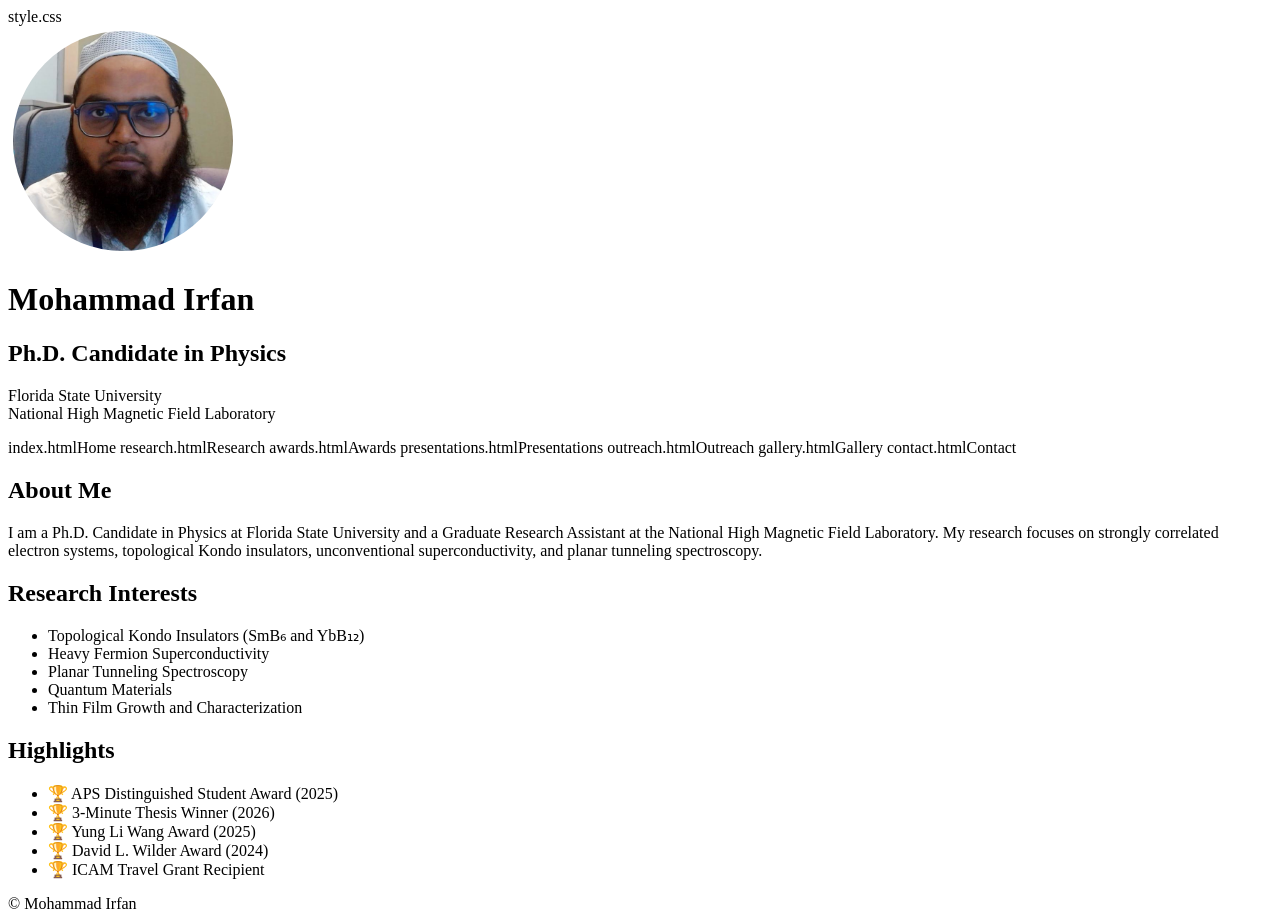
==== index.html @ 4b7e85da "Add meta tags for charset and viewport Added meta tags for character set and viewport settings." ====
<!DOCTYPE html>
<html>
<head>
    <meta charset="UTF-8">
    <meta name="viewport" content="width=device-width, initial-scale=1.0">
    <title>Mohammad Irfan</title>

    style.css
</head>

<body>

<header>
  <img src="Irfan_Headsot.JPG"
     alt="Mohammad Irfan"
     style="width:220px;
            height:220px;
            border-radius:50%;
            object-fit:cover;
            border:5px solid white;">

<h1>Mohammad Irfan</h1>

<h2>Ph.D. Candidate in Physics</h2>

<p>
Florida State University
<br>
National High Magnetic Field Laboratory
</p>
</header>

<nav>
    index.htmlHome</a>
    research.htmlResearch</a>
    <publications.htmlPublications</a>
    awards.htmlAwards</a>
    presentations.htmlPresentations</a>
    outreach.htmlOutreach</a>
    gallery.htmlGallery</a>
    contact.htmlContact</a>
</nav>
<section>

<div class="card">
<h2>About Me</h2>

<p>
I am a Ph.D. Candidate in Physics at Florida State University and a Graduate Research Assistant at the National High Magnetic Field Laboratory. My research focuses on strongly correlated electron systems, topological Kondo insulators, unconventional superconductivity, and planar tunneling spectroscopy.
</p>

</div>

<div class="card">
<h2>Research Interests</h2>

<ul>
<li>Topological Kondo Insulators (SmB₆ and YbB₁₂)</li>
<li>Heavy Fermion Superconductivity</li>
<li>Planar Tunneling Spectroscopy</li>
<li>Quantum Materials</li>
<li>Thin Film Growth and Characterization</li>
</ul>

</div>

<div class="card">
<h2>Highlights</h2>

<ul>
<li>🏆 APS Distinguished Student Award (2025)</li>
<li>🏆 3-Minute Thesis Winner (2026)</li>
<li>🏆 Yung Li Wang Award (2025)</li>
<li>🏆 David L. Wilder Award (2024)</li>
<li>🏆 ICAM Travel Grant Recipient</li>
</ul>

</div>

</section>

<footer>
© Mohammad Irfan
</footer>

</body>
</html>
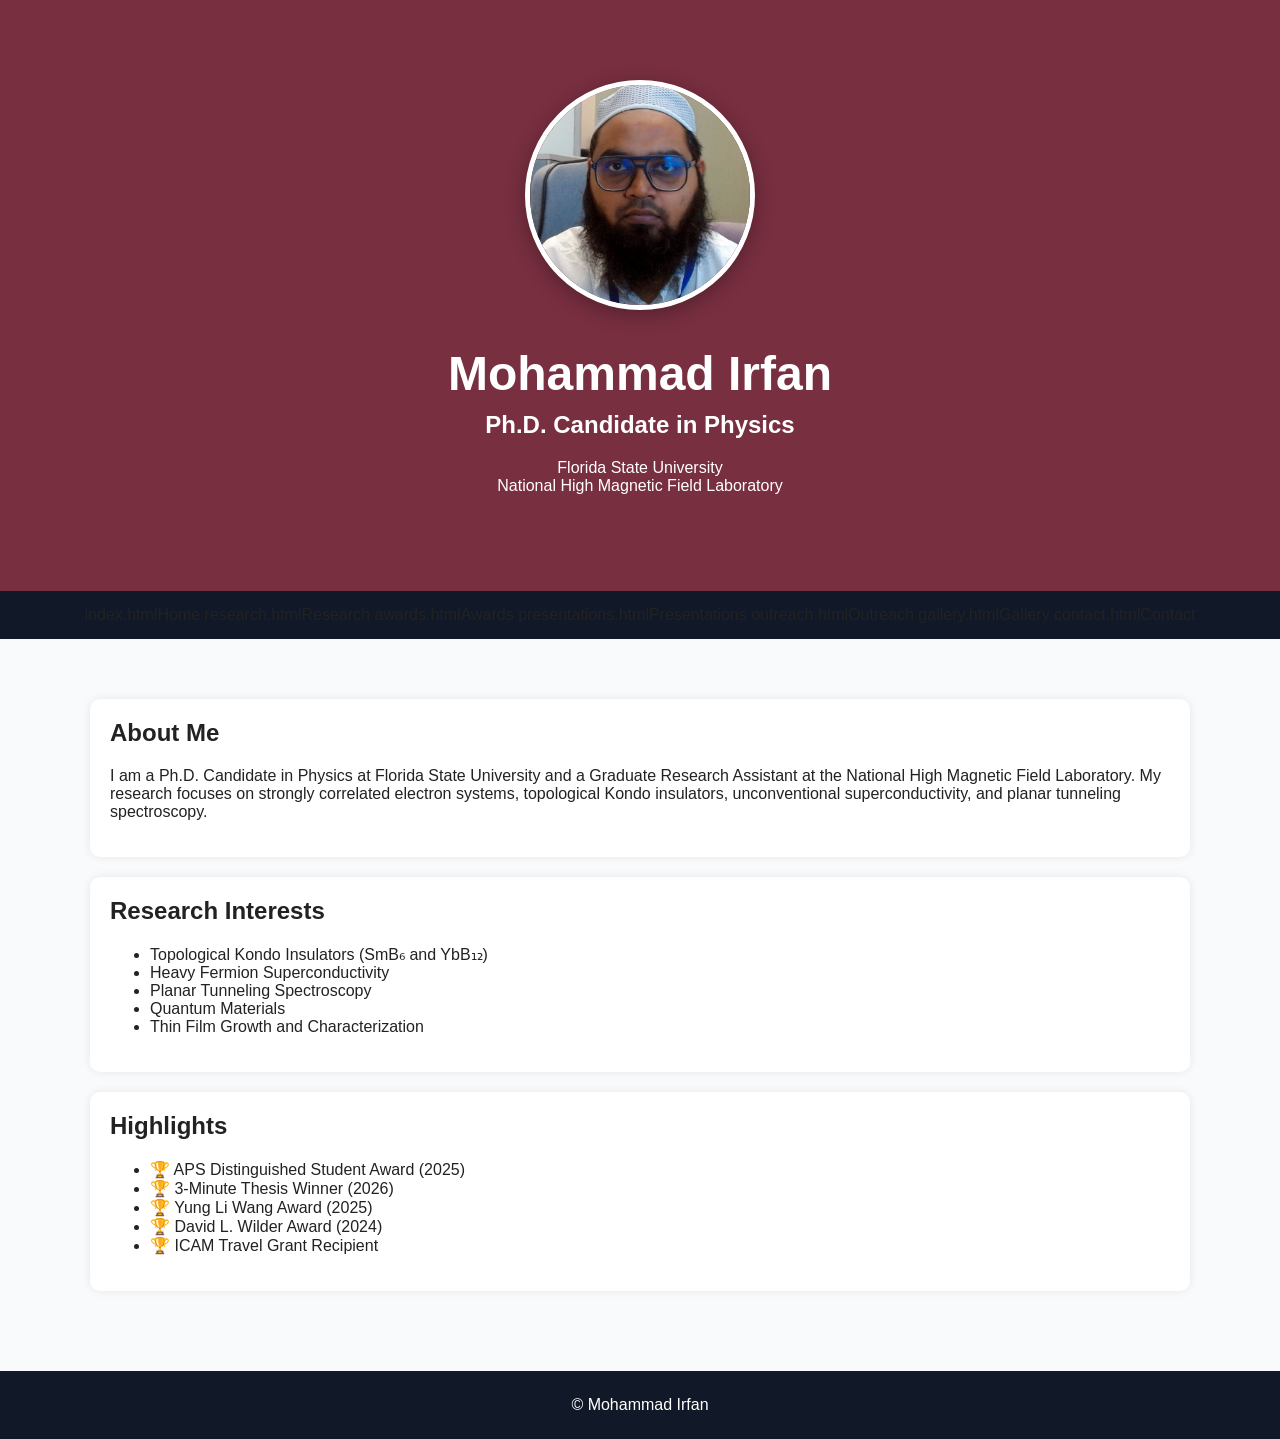
==== commit 3a0133fc: "Fix link to stylesheet in index.html" ====
--- a/index.html
+++ b/index.html
@@ -4,12 +4,9 @@
     <meta charset="UTF-8">
     <meta name="viewport" content="width=device-width, initial-scale=1.0">
     <title>Mohammad Irfan</title>
-
-    style.css
+    <link rel="stylesheet" href="style.css">
 </head>
-
 <body>
-
 <header>
   <img src="Irfan_Headsot.JPG"
      alt="Mohammad Irfan"
@@ -18,18 +15,14 @@
             border-radius:50%;
             object-fit:cover;
             border:5px solid white;">
-
 <h1>Mohammad Irfan</h1>
-
 <h2>Ph.D. Candidate in Physics</h2>
-
 <p>
 Florida State University
 <br>
 National High Magnetic Field Laboratory
 </p>
 </header>
-
 <nav>
     index.htmlHome</a>
     research.htmlResearch</a>
@@ -41,19 +34,14 @@
     contact.htmlContact</a>
 </nav>
 <section>
-
 <div class="card">
 <h2>About Me</h2>
-
 <p>
 I am a Ph.D. Candidate in Physics at Florida State University and a Graduate Research Assistant at the National High Magnetic Field Laboratory. My research focuses on strongly correlated electron systems, topological Kondo insulators, unconventional superconductivity, and planar tunneling spectroscopy.
 </p>
-
 </div>
-
 <div class="card">
 <h2>Research Interests</h2>
-
 <ul>
 <li>Topological Kondo Insulators (SmB₆ and YbB₁₂)</li>
 <li>Heavy Fermion Superconductivity</li>
@@ -61,12 +49,9 @@
 <li>Quantum Materials</li>
 <li>Thin Film Growth and Characterization</li>
 </ul>
-
 </div>
-
 <div class="card">
 <h2>Highlights</h2>
-
 <ul>
 <li>🏆 APS Distinguished Student Award (2025)</li>
 <li>🏆 3-Minute Thesis Winner (2026)</li>
@@ -74,14 +59,10 @@
 <li>🏆 David L. Wilder Award (2024)</li>
 <li>🏆 ICAM Travel Grant Recipient</li>
 </ul>
-
 </div>
-
 </section>
-
 <footer>
 © Mohammad Irfan
 </footer>
-
 </body>
 </html>
--- a/style.css
+++ b/style.css
@@ -0,0 +1,68 @@
+body {
+    font-family: "Segoe UI", sans-serif;
+    margin: 0;
+    color: #222;
+    background: #f8fafc;
+}
+header {
+    background: #782f40;
+    color: white;
+    text-align: center;
+    padding: 80px 20px;
+}
+nav {
+    background: #111827;
+    padding: 15px;
+    text-align: center;
+}
+nav a {
+    color: white;
+    margin: 0 15px;
+    text-decoration: none;
+    font-weight: 600;
+}
+section {
+    max-width: 1100px;
+    margin: auto;
+    padding: 60px 20px;
+}
+.card {
+    background: white;
+    padding: 20px;
+    border-radius: 10px;
+    margin-bottom: 20px;
+    box-shadow: 0 0 10px rgba(0,0,0,.08);
+}
+
+.gallery {
+    display: grid;
+    grid-template-columns: repeat(auto-fit,minmax(300px,1fr));
+    gap: 20px;
+}
+.gallery img {
+    width: 100%;
+    border-radius: 10px;
+}
+footer {
+    background: #111827;
+    color: white;
+    text-align: center;
+    padding: 25px;
+}
+header img {
+    box-shadow: 0 5px 20px rgba(0,0,0,0.3);
+}
+h1 {
+    margin-bottom: 10px;
+    font-size: 3rem;
+}
+h2 {
+    margin-top: 0;
+}
+.card:hover {
+    transform: translateY(-5px);
+    transition: 0.3s;
+}
+nav a:hover {
+    color: #ceb888;
+}
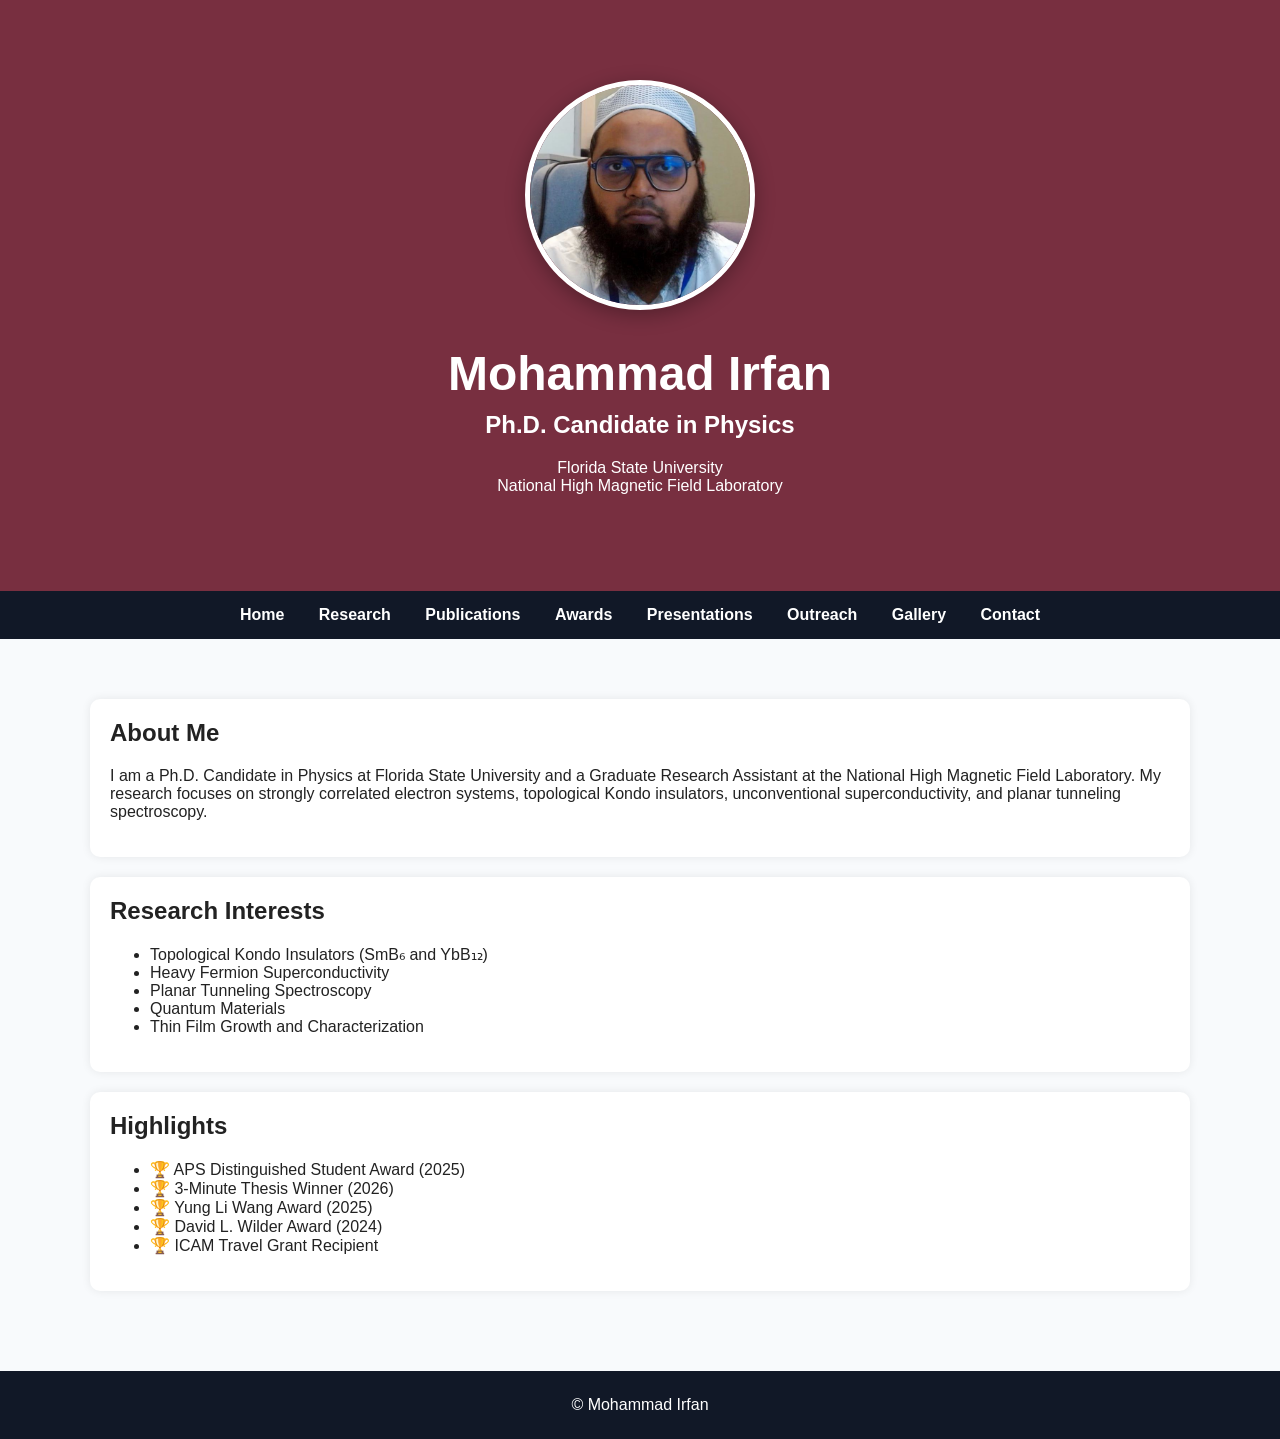
==== commit bd03fa91: "Fix HTML links in navigation menu" ====
--- a/index.html
+++ b/index.html
@@ -24,14 +24,14 @@
 </p>
 </header>
 <nav>
-    index.htmlHome</a>
-    research.htmlResearch</a>
-    <publications.htmlPublications</a>
-    awards.htmlAwards</a>
-    presentations.htmlPresentations</a>
-    outreach.htmlOutreach</a>
-    gallery.htmlGallery</a>
-    contact.htmlContact</a>
+    <a href="index.html">Home</a>
+    <a href="research.html">Research</a>
+    <a href="publications.html">Publications</a>
+    <a href="awards.html">Awards</a>
+    <a href="presentations.html">Presentations</a>
+    <a href="outreach.html">Outreach</a>
+    <a href="gallery.html">Gallery</a>
+    <a href="contact.html">Contact</a>
 </nav>
 <section>
 <div class="card">
--- a/style.css
+++ b/style.css
@@ -21,6 +21,9 @@
     text-decoration: none;
     font-weight: 600;
 }
+nav a:hover {
+    color: #ceb888;
+}
 section {
     max-width: 1100px;
     margin: auto;
@@ -33,7 +36,10 @@
     margin-bottom: 20px;
     box-shadow: 0 0 10px rgba(0,0,0,.08);
 }
-
+.card:hover {
+    transform: translateY(-5px);
+    transition: 0.3s;
+}
 .gallery {
     display: grid;
     grid-template-columns: repeat(auto-fit,minmax(300px,1fr));
@@ -59,10 +65,3 @@
 h2 {
     margin-top: 0;
 }
-.card:hover {
-    transform: translateY(-5px);
-    transition: 0.3s;
-}
-nav a:hover {
-    color: #ceb888;
-}
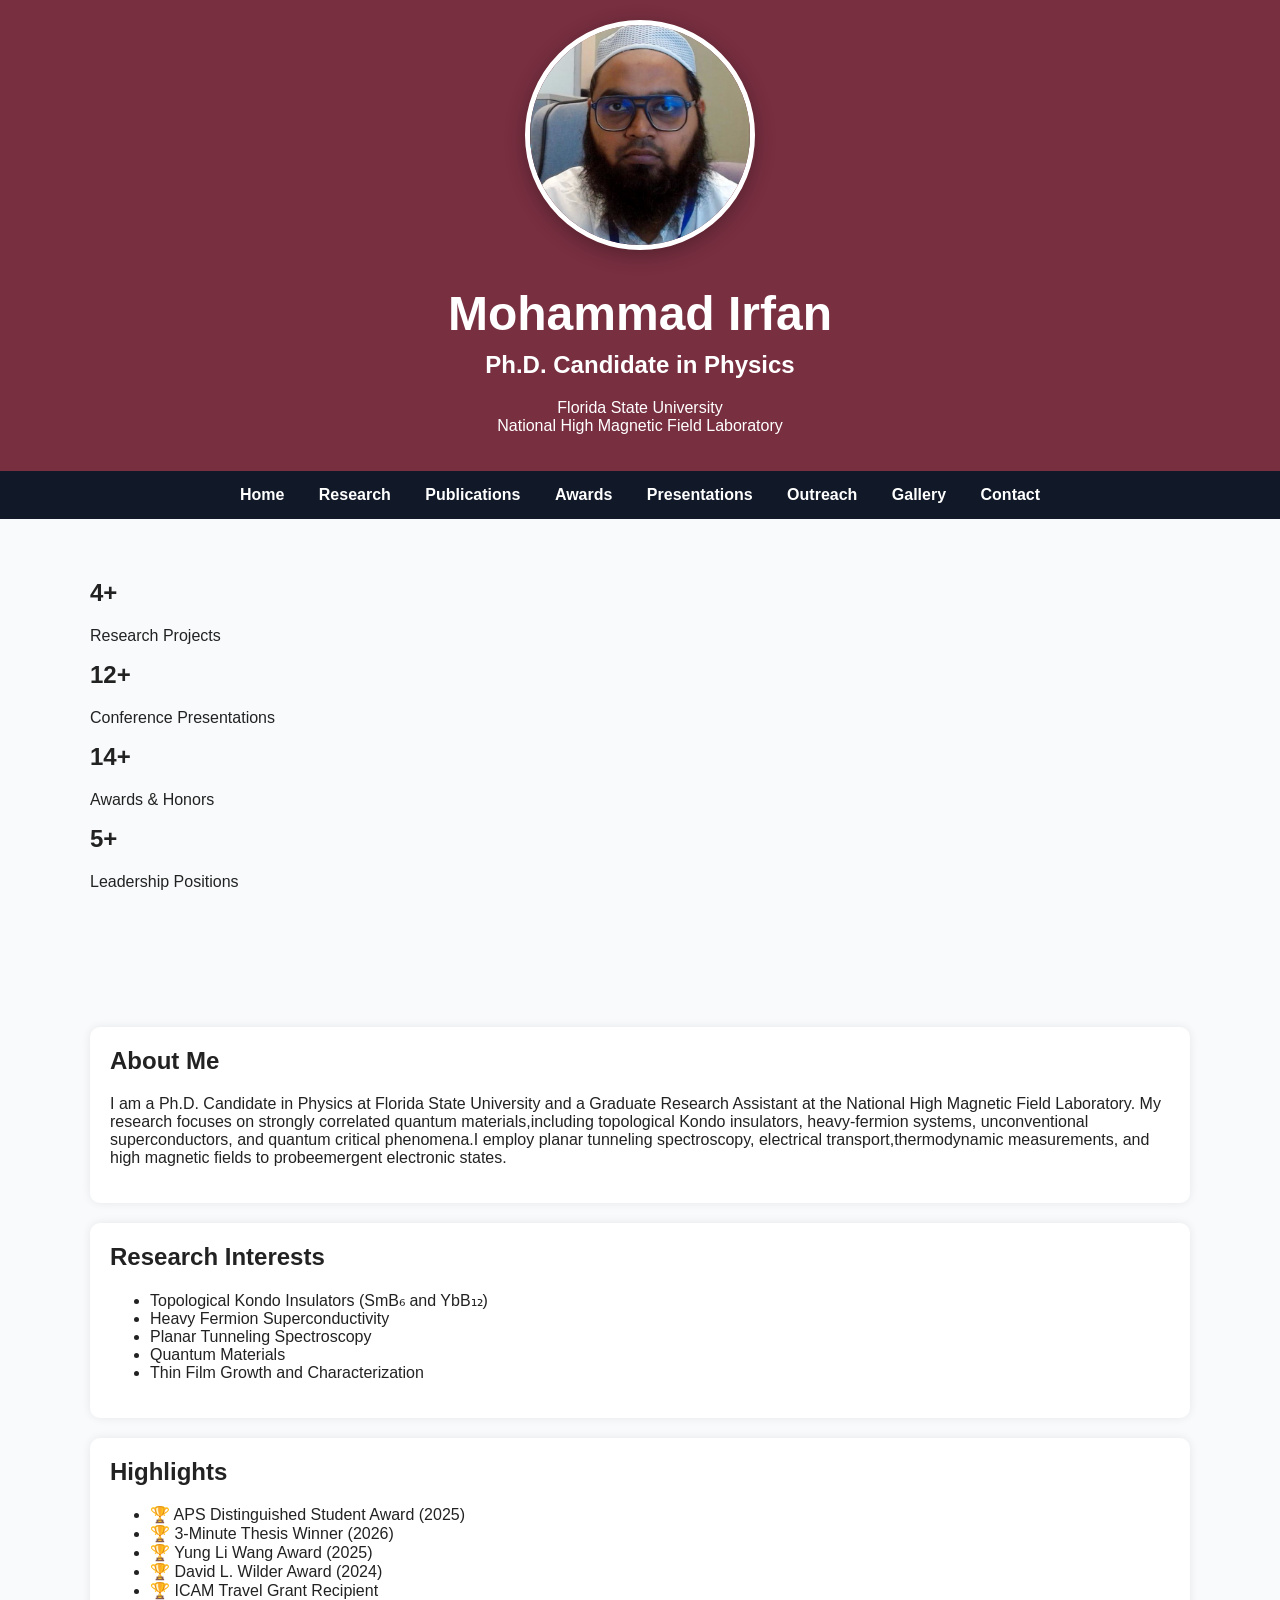
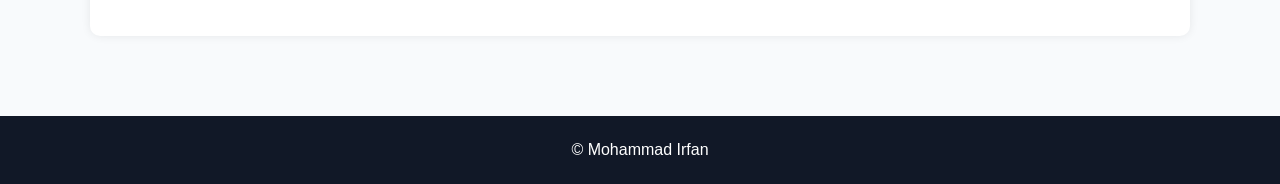
==== commit 81d4cd08: "Revise research description in index.html Updated research description for clarity and detail." ====
--- a/index.html
+++ b/index.html
@@ -33,12 +33,29 @@
     <a href="gallery.html">Gallery</a>
     <a href="contact.html">Contact</a>
 </nav>
+<section class="stats">
+<div class="stat-card">
+<h2>4+</h2>
+<p>Research Projects</p>
+</div>
+<div class="stat-card">
+<h2>12+</h2>
+<p>Conference Presentations</p>
+</div>
+<div class="stat-card">
+<h2>14+</h2>
+<p>Awards & Honors</p>
+</div>
+<div class="stat-card">
+<h2>5+</h2>
+<p>Leadership Positions</p>
+</div>
+</section>
 <section>
 <div class="card">
 <h2>About Me</h2>
 <p>
-I am a Ph.D. Candidate in Physics at Florida State University and a Graduate Research Assistant at the National High Magnetic Field Laboratory. My research focuses on strongly correlated electron systems, topological Kondo insulators, unconventional superconductivity, and planar tunneling spectroscopy.
-</p>
+I am a Ph.D. Candidate in Physics at Florida State University and a Graduate Research Assistant at the National High Magnetic Field Laboratory. My research focuses on strongly correlated quantum materials,including topological Kondo insulators, heavy-fermion systems, unconventional superconductors, and quantum critical phenomena.I employ planar tunneling spectroscopy, electrical transport,thermodynamic measurements, and high magnetic fields to probeemergent electronic states.
 </div>
 <div class="card">
 <h2>Research Interests</h2>
--- a/style.css
+++ b/style.css
@@ -8,7 +8,7 @@
     background: #782f40;
     color: white;
     text-align: center;
-    padding: 80px 20px;
+    padding: 20px 20px;
 }
 nav {
     background: #111827;
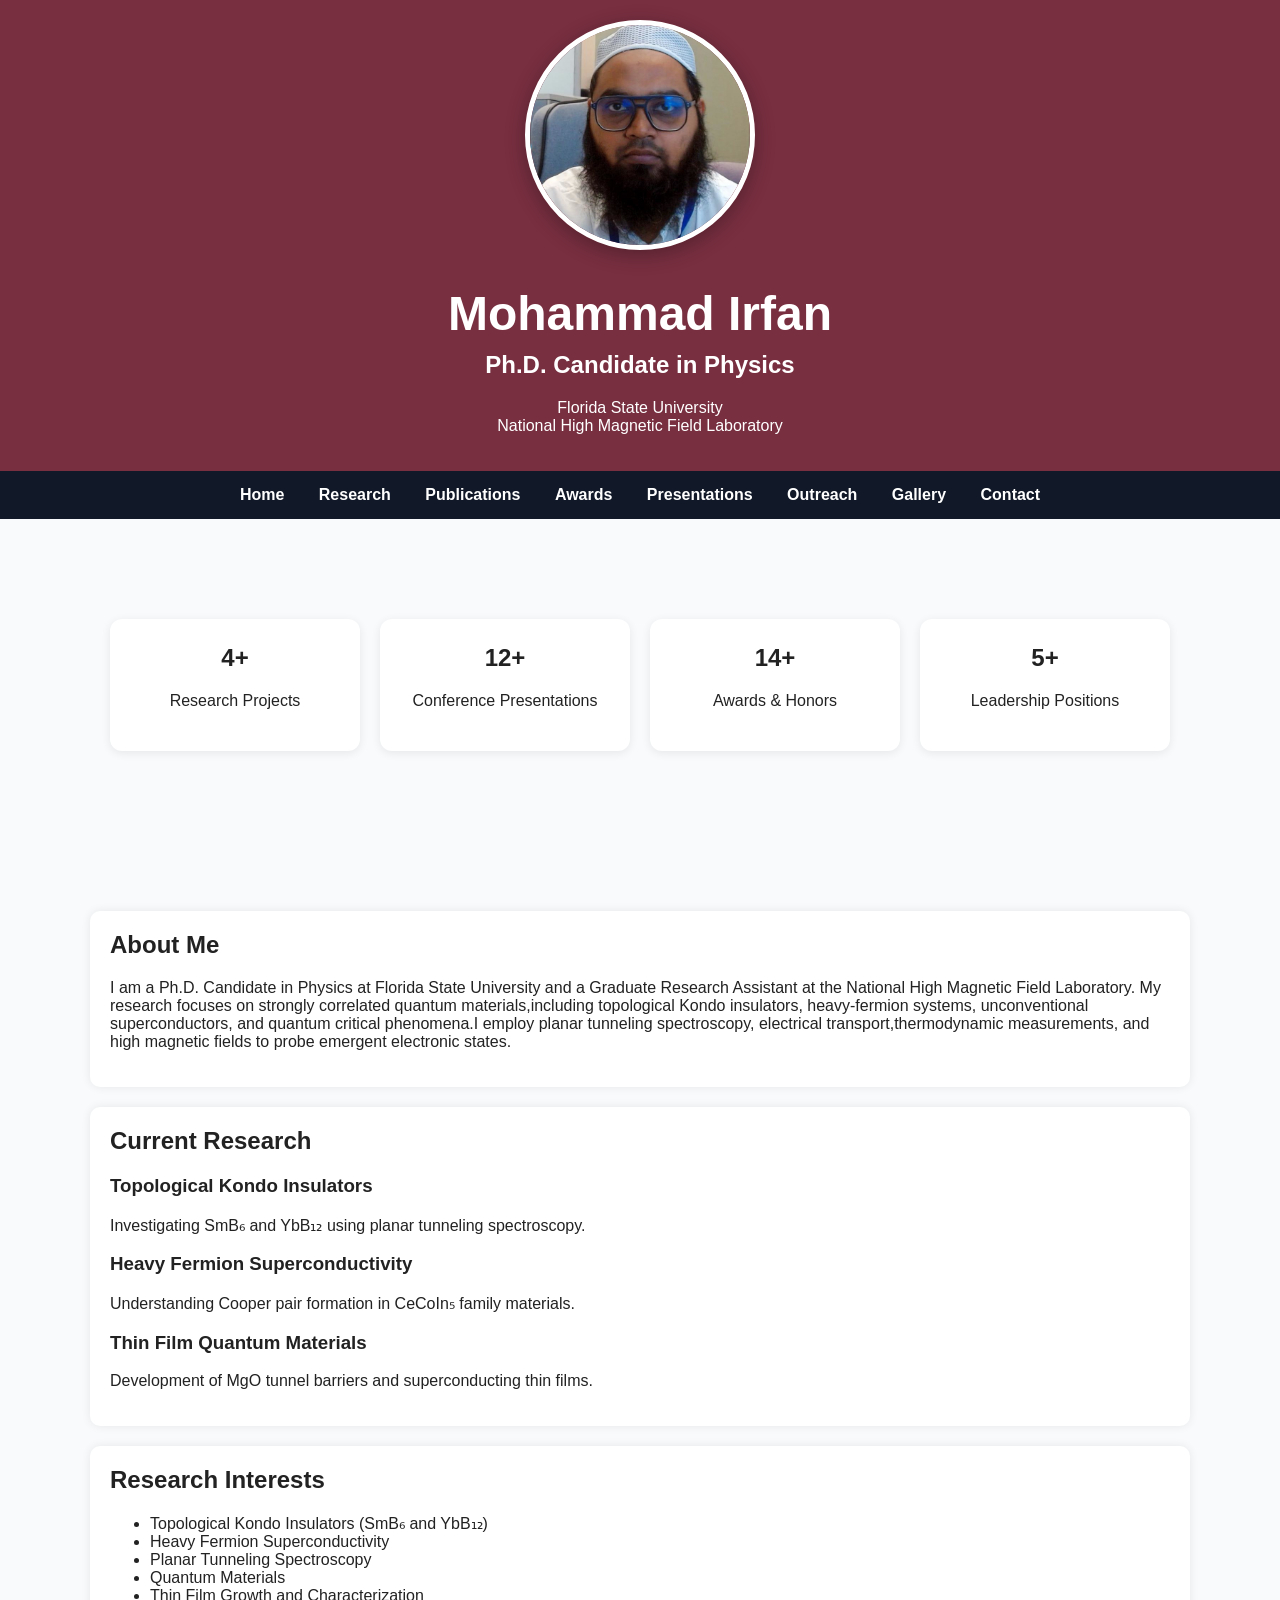
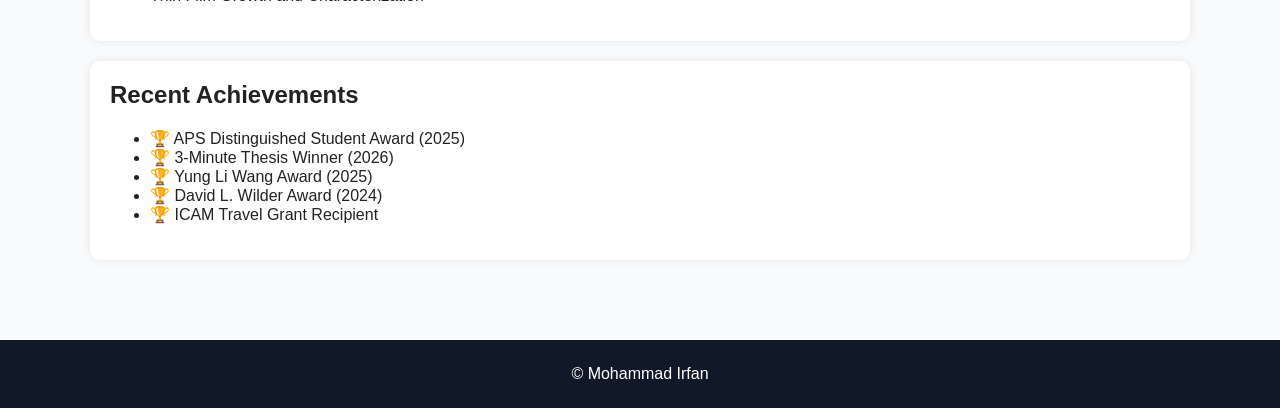
==== commit b630f212: "Enhance personal profile with research and achievements Added sections for current research and rece" ====
--- a/index.html
+++ b/index.html
@@ -55,7 +55,20 @@
 <div class="card">
 <h2>About Me</h2>
 <p>
-I am a Ph.D. Candidate in Physics at Florida State University and a Graduate Research Assistant at the National High Magnetic Field Laboratory. My research focuses on strongly correlated quantum materials,including topological Kondo insulators, heavy-fermion systems, unconventional superconductors, and quantum critical phenomena.I employ planar tunneling spectroscopy, electrical transport,thermodynamic measurements, and high magnetic fields to probeemergent electronic states.
+I am a Ph.D. Candidate in Physics at Florida State University and a Graduate Research Assistant at the National High Magnetic Field Laboratory. My research focuses on strongly correlated quantum materials,including topological Kondo insulators, heavy-fermion systems, unconventional superconductors, and quantum critical phenomena.I employ planar tunneling spectroscopy, electrical transport,thermodynamic measurements, and high magnetic fields to probe emergent electronic states.
+</div>
+<div class="card">
+<h2>Current Research</h2>
+
+<h3>Topological Kondo Insulators</h3>
+<p>Investigating SmB₆ and YbB₁₂ using planar tunneling spectroscopy.</p>
+
+<h3>Heavy Fermion Superconductivity</h3>
+<p>Understanding Cooper pair formation in CeCoIn₅ family materials.</p>
+
+<h3>Thin Film Quantum Materials</h3>
+<p>Development of MgO tunnel barriers and superconducting thin films.</p>
+
 </div>
 <div class="card">
 <h2>Research Interests</h2>
@@ -68,7 +81,7 @@
 </ul>
 </div>
 <div class="card">
-<h2>Highlights</h2>
+<h2>Recent Achievements</h2>
 <ul>
 <li>🏆 APS Distinguished Student Award (2025)</li>
 <li>🏆 3-Minute Thesis Winner (2026)</li>
--- a/style.css
+++ b/style.css
@@ -65,3 +65,18 @@
 h2 {
     margin-top: 0;
 }
+.stats {
+    display: flex;
+    justify-content: center;
+    flex-wrap: wrap;
+    gap: 20px;
+    margin: 40px auto;
+}
+.stat-card {
+    background: white;
+    width: 200px;
+    padding: 25px;
+    border-radius: 12px;
+    text-align: center;
+    box-shadow: 0 2px 10px rgba(0,0,0,0.08);
+}
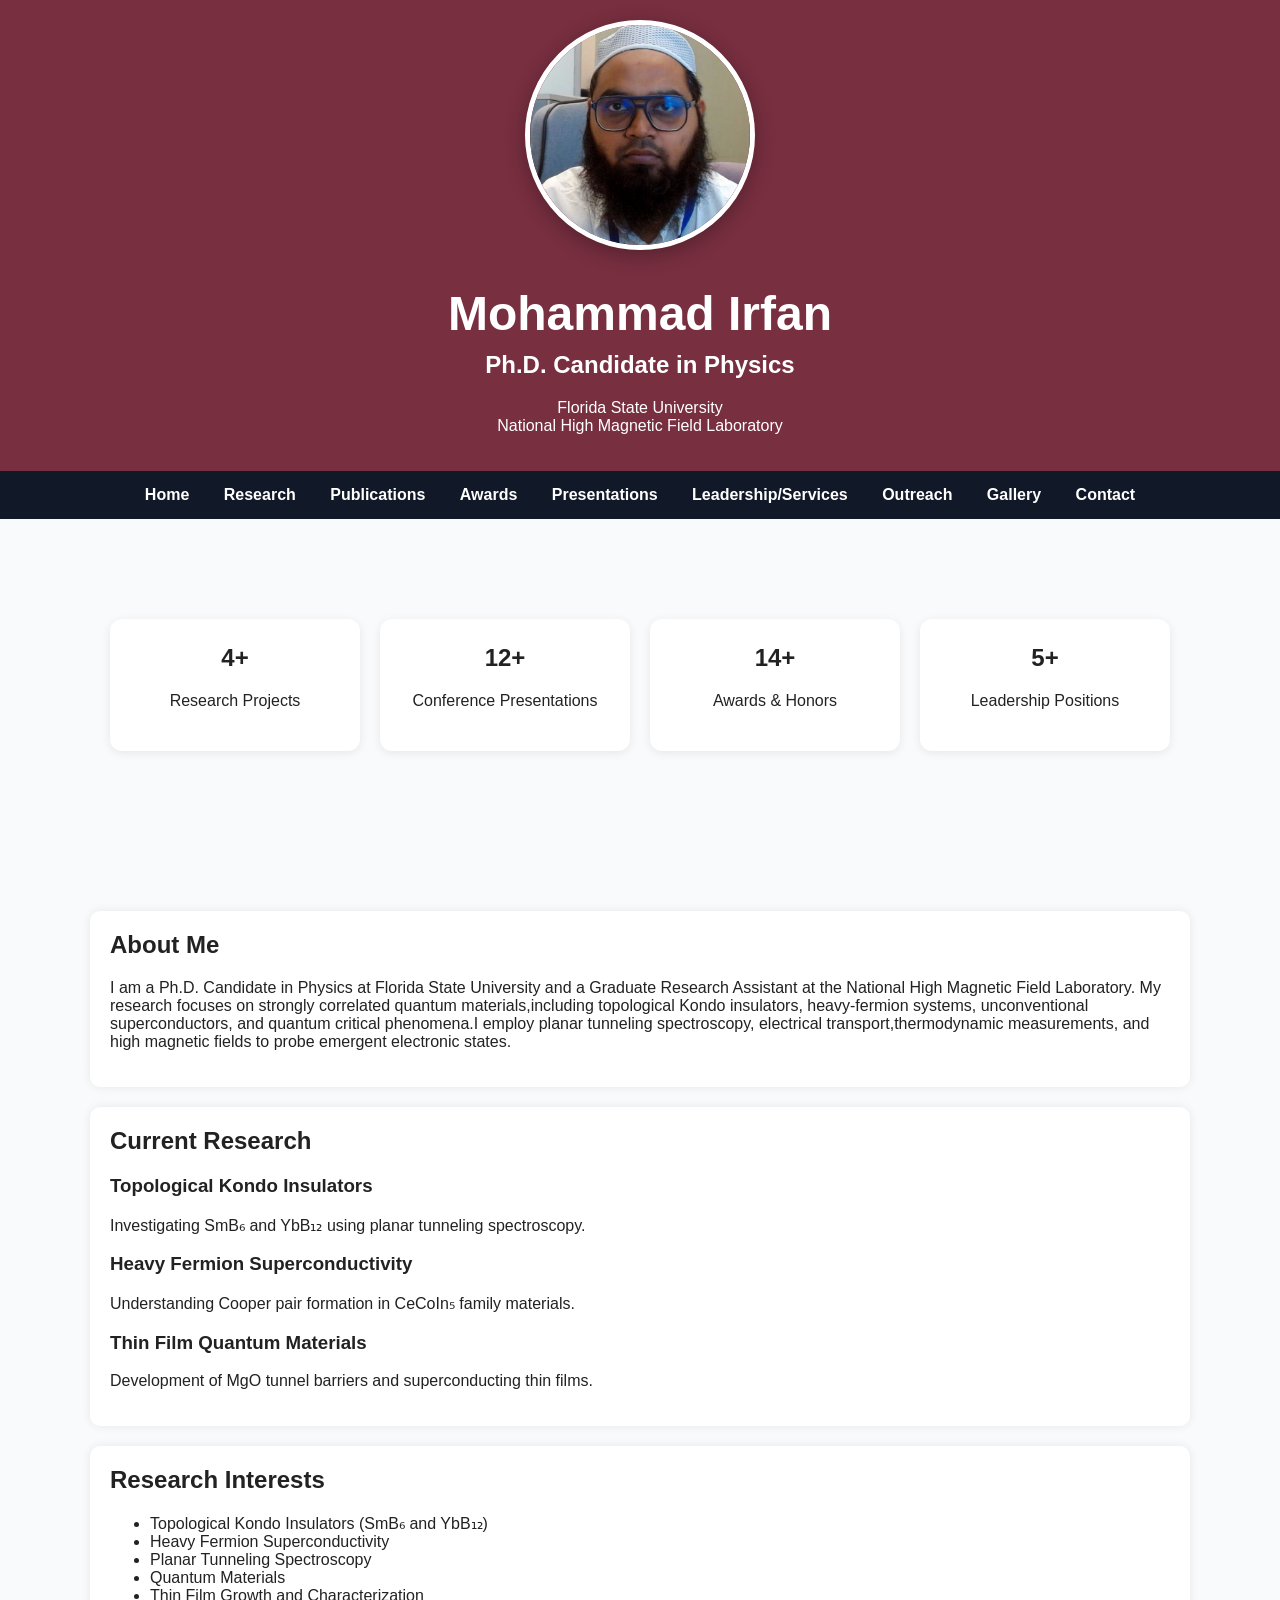
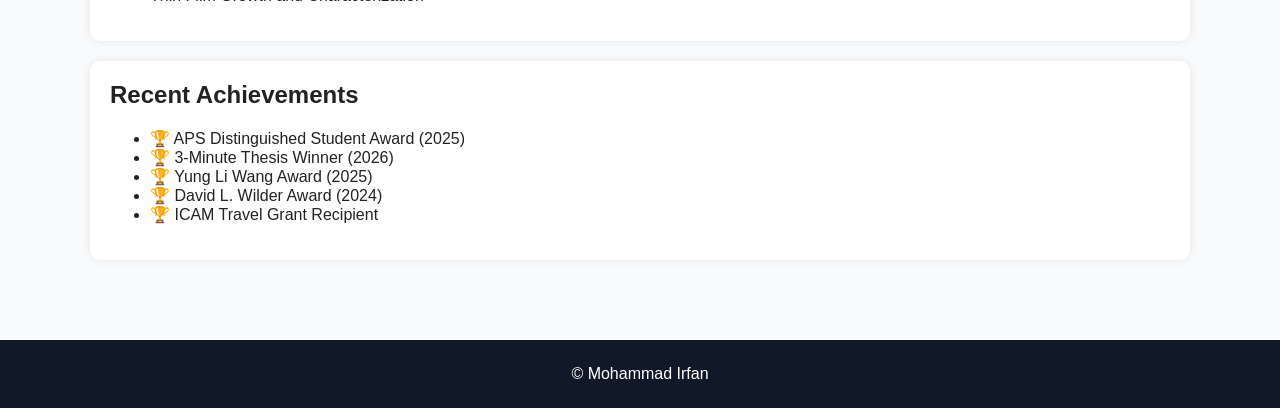
==== commit da3e3789: "Add Leadership/Services link to navigation" ====
--- a/index.html
+++ b/index.html
@@ -29,6 +29,7 @@
     <a href="publications.html">Publications</a>
     <a href="awards.html">Awards</a>
     <a href="presentations.html">Presentations</a>
+    <a href="leadership.html">Leadership/Services</a>
     <a href="outreach.html">Outreach</a>
     <a href="gallery.html">Gallery</a>
     <a href="contact.html">Contact</a>
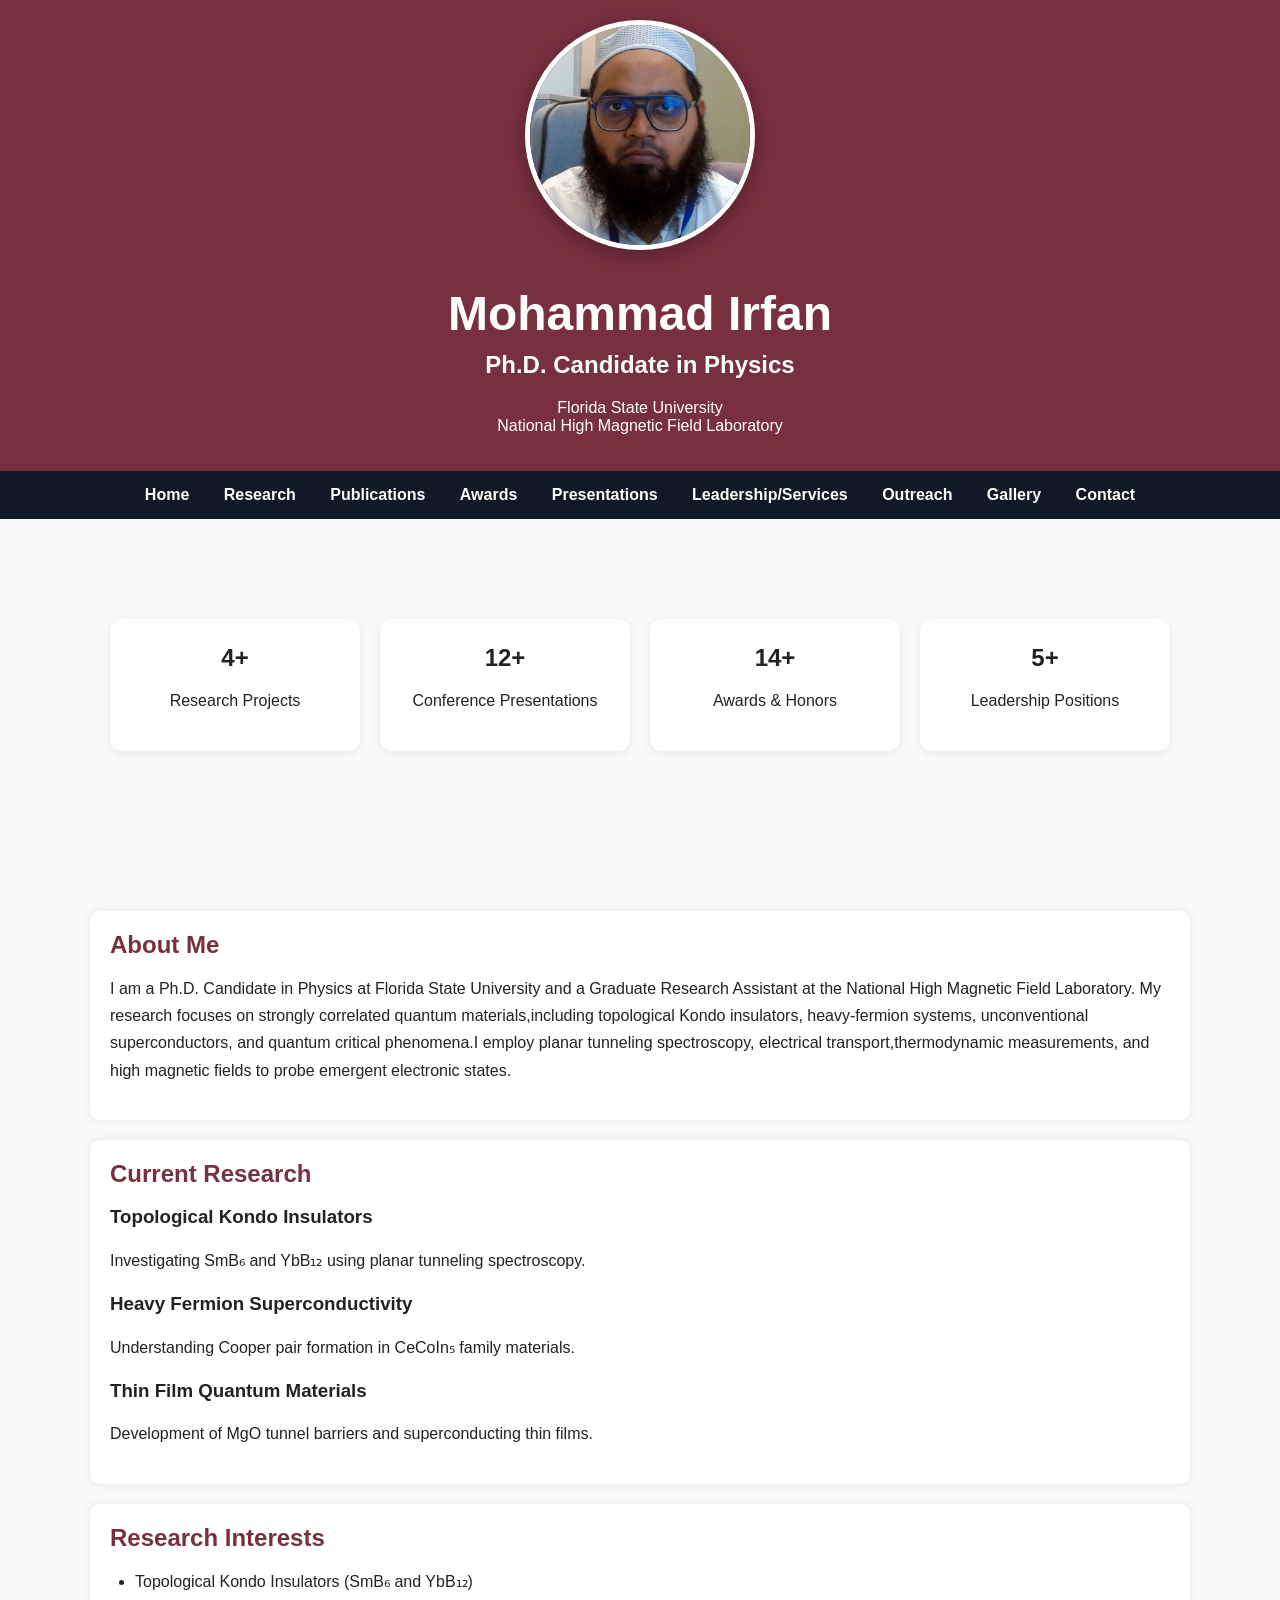
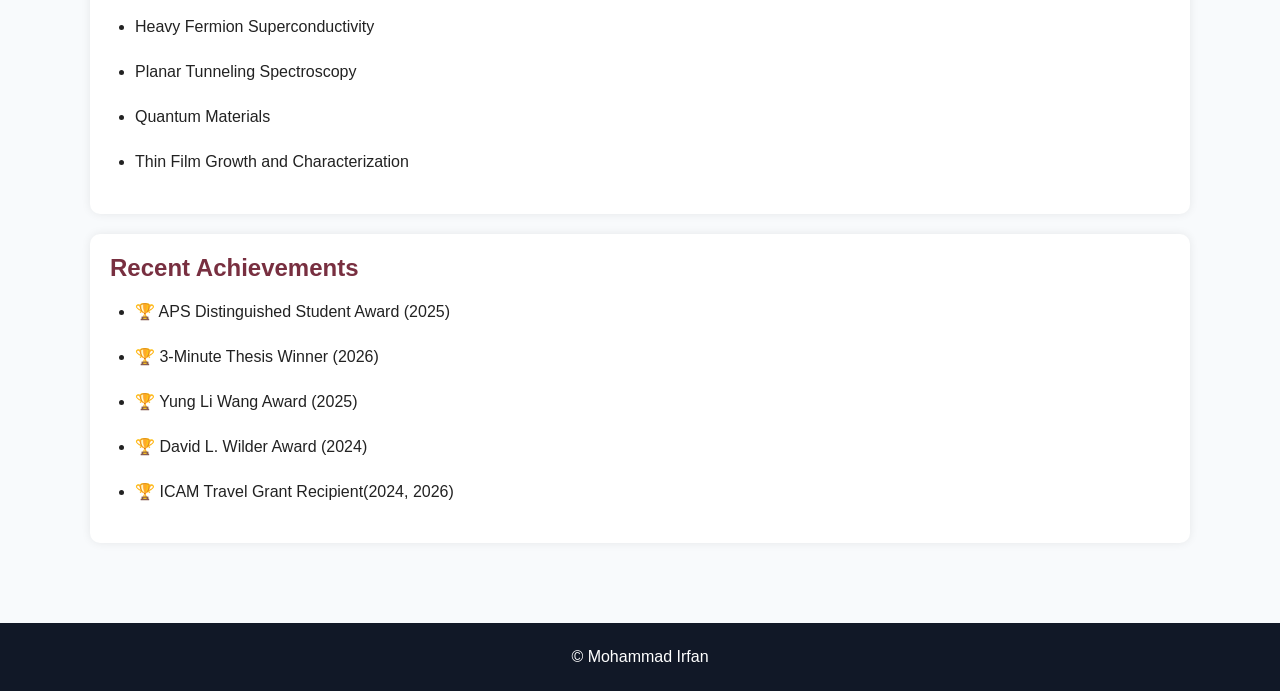
==== commit 9a0011a1: "Update ICAM Travel Grant Recipient details" ====
--- a/index.html
+++ b/index.html
@@ -88,7 +88,7 @@
 <li>🏆 3-Minute Thesis Winner (2026)</li>
 <li>🏆 Yung Li Wang Award (2025)</li>
 <li>🏆 David L. Wilder Award (2024)</li>
-<li>🏆 ICAM Travel Grant Recipient</li>
+<li>🏆 ICAM Travel Grant Recipient(2024, 2026)</li>
 </ul>
 </div>
 </section>
--- a/style.css
+++ b/style.css
@@ -80,3 +80,52 @@
     text-align: center;
     box-shadow: 0 2px 10px rgba(0,0,0,0.08);
 }
+.card h2 {
+    color: #782f40;
+    margin-bottom: 15px;
+}
+.card p {
+    line-height: 1.7;
+}
+.gallery {
+    display: grid;
+    grid-template-columns: repeat(auto-fit, minmax(300px, 1fr));
+    gap: 20px;
+    margin-top: 20px;
+}
+.gallery img {
+    width: 100%;
+    height: 250px;
+    object-fit: cover;
+    border-radius: 12px;
+    transition: transform 0.3s ease;
+}
+.card em {
+    color: #782f40;
+    font-size: 1.1rem;
+    font-weight: 600;
+}
+.card strong {
+    color: #111827;
+}
+.card p {
+    line-height: 1.7;
+}
+.card ul {
+    padding-left: 25px;
+}
+.card li {
+    margin-bottom: 18px;
+    line-height: 1.7;
+}
+.card em {
+    color: #782f40;
+    font-style: italic;
+}
+.card strong {
+    color: #111827;
+}
+
+.gallery img:hover {
+    transform: scale(1.03);
+}
